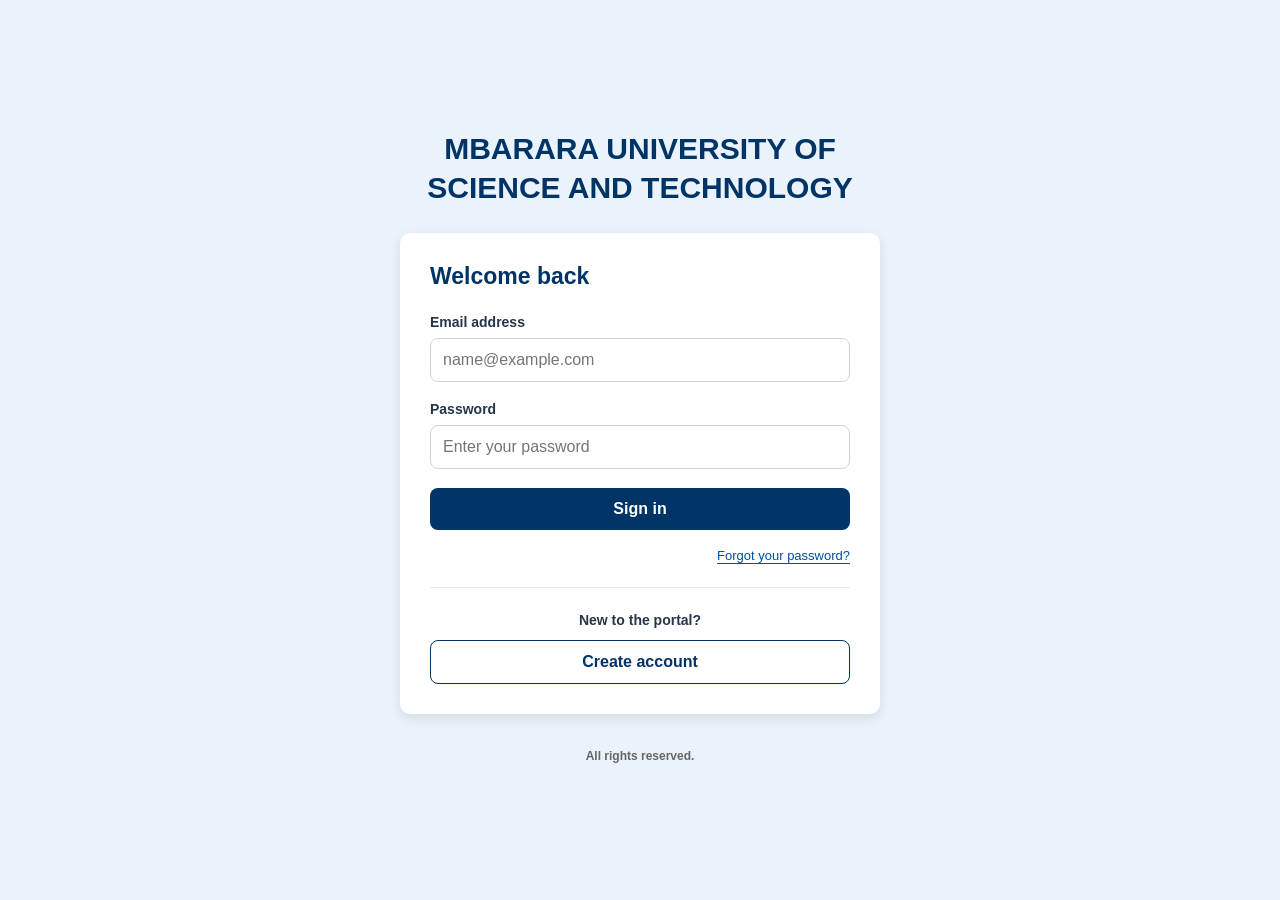
==== webpage.html @ da3cd655 "Add files via upload" ====
﻿<!doctype html>
<html lang="en">
<head>
  <meta charset="UTF-8">
  <meta name="viewport" content="width=device-width, initial-scale=1.0">
  <title>MUST Online Application Portal</title>
  <link rel="stylesheet" href="style.css">
  <script src="script.js" defer></script>
</head>
<body>
  <h1 class="title">MBARARA UNIVERSITY OF<br>SCIENCE AND TECHNOLOGY</h1>
  <main class="login">

    <h2>Welcome back</h2>

    <form id="loginForm">
      <label for="email">Email address</label>
      <input id="email" type="email" placeholder="name@example.com" autocomplete="username" required>
      <label for="password">Password</label>
      <input id="password" type="password" placeholder="Enter your password" autocomplete="current-password" required>
      <button type="submit">Sign in</button>
      <p class="status" role="status"></p>
    </form>
    <p class="forgot"><a href="https://applications.must.ac.ug/" target="_blank" rel="noopener">Forgot your password?</a></p>
    <div class="create-account">
      <p>New to the portal?</p>
      <button type="button" id="openRegister">Create account</button>
    </div>

  </main>

  <p class="footer">All rights reserved.</p>
  <dialog id="registerModal" class="modal-overlay" aria-labelledby="registerTitle">
    <div class="register-window">
      <button type="button" class="close-modal" id="closeRegister" aria-label="Close registration">&times;</button>
      <h2 id="registerTitle">Create account</h2>

      <p>Enter your details to create an account.</p>
      <form id="registerForm">
        <label for="surname">Surname</label>
        <input id="surname" placeholder="Surname" autocomplete="family-name" required>
        <label for="otherNames">Other names</label>
        <input id="otherNames" placeholder="Other names" autocomplete="given-name" required>
        <label for="phone">Phone number</label>
        <input id="phone" type="tel" placeholder="0770000000" autocomplete="tel" pattern="[0-9+ ()\-]{7,18}" required>
        <p class="hint">Use an active phone number to receive notifications.</p>
        <label for="registerEmail">Email address</label>
        <input id="registerEmail" type="email" placeholder="name@example.com" autocomplete="email" required>
        <button type="submit" class="register-submit">Create account</button>
        <p class="status" role="status"></p>
      </form>
    </div>
  </dialog>
</body>
</html>
---- style.css ----
﻿/* Include padding and borders in element widths. */
*, *::before, *::after { box-sizing: border-box; }

/* Center the login screen on a pale blue background. */
body {
  margin: 0;
  padding: 30px 15px;
  min-height: 100vh;
  font-family: Arial, sans-serif;
  background-color: #eaf3fb;
  display: flex;
  flex-direction: column;
  justify-content: center;
  align-items: center;
  color: #25364a;
}
.title {
  max-width: 700px;
  margin: 0 0 26px;
  color: #003366;
  font-size: 30px;
  line-height: 1.3;
  text-align: center;
}
/* The login card fills small screens, up to 480px. */
.login {
  width: 100%;
  max-width: 480px;
  padding: 30px;
  background: white;
  border-radius: 10px;
  box-shadow: 0 4px 12px rgba(0, 0, 0, .1);
}
h2 { margin: 0 0 24px; font-size: 23px; color: #003366; }
form { display: flex; flex-direction: column; text-align: left; }
label { font-weight: bold; font-size: 14px; margin-bottom: 8px; }
input {
  width: 100%;
  padding: 12px;
  margin-bottom: 19px;
  border: 1px solid #ccd4df;
  border-radius: 8px;
  font: inherit;
}
input:focus { outline: 2px solid #00509e; border-color: #00509e; }
button {
  padding: 12px;
  background-color: #003366;
  color: white;
  border: none;
  border-radius: 8px;
  font: bold 16px Arial, sans-serif;
  cursor: pointer;
  transition: background-color .2s, color .2s;
}
button:hover { background-color: #00509e; }
button:focus-visible, a:focus-visible { outline: 2px solid #00509e; outline-offset: 2px; }
a { color: #00509e; text-underline-offset: 3px; }
.forgot { text-align: right; font-size: 13px; margin: 18px 0 24px; }
.create-account { margin-top: 20px; text-align: center; border-top: 1px solid #e5eaf0; padding-top: 10px; }
.create-account p { margin-bottom: 12px; font-size: 14px; font-weight: bold; }
.create-account button { width: 100%; background: white; color: #003366; border: 1px solid #003366; }
.create-account button:hover { background: #003366; color: white; }
.footer { margin: 35px 0 8px; font-size: 12px; font-weight: bold; color: #666; text-align: center; }
/* A native dialog provides keyboard focus handling and Escape to close. */
.modal-overlay {
  padding: 20px;
  border: none;
  background: transparent;
  width: 100%;
  max-width: 490px;
  max-height: 100vh;
  overflow-y: auto;
}
.modal-overlay::backdrop { background: rgba(0, 0, 0, .35); backdrop-filter: blur(6px); }
.register-window {
  position: relative;
  background: white;
  width: 100%;
  padding: 30px;
  border-radius: 12px;
  box-shadow: 0 8px 25px rgba(0, 0, 0, .2);
}
.register-window h2 { padding-right: 25px; }
.register-window > p { font-size: 14px; line-height: 1.6; margin-bottom: 25px; color: #555; }
.close-modal { position: absolute; top: 10px; right: 12px; background: transparent; color: #555; font-size: 28px; padding: 2px 8px; }
.close-modal:hover { background: transparent; color: #003366; }
.register-submit { margin-top: 5px; }
.hint { font-size: 12px; color: #666; margin: -10px 0 20px; line-height: 1.5; }
.status { font-size: 13px; line-height: 1.6; padding: 12px; background: #eaf3fb; border-radius: 6px; }
.status:empty { display: none; }
@media (max-width: 500px) {
  .login { padding: 22px; }
  .title { font-size: 23px; }
  .register-window { padding: 25px 20px; }
}
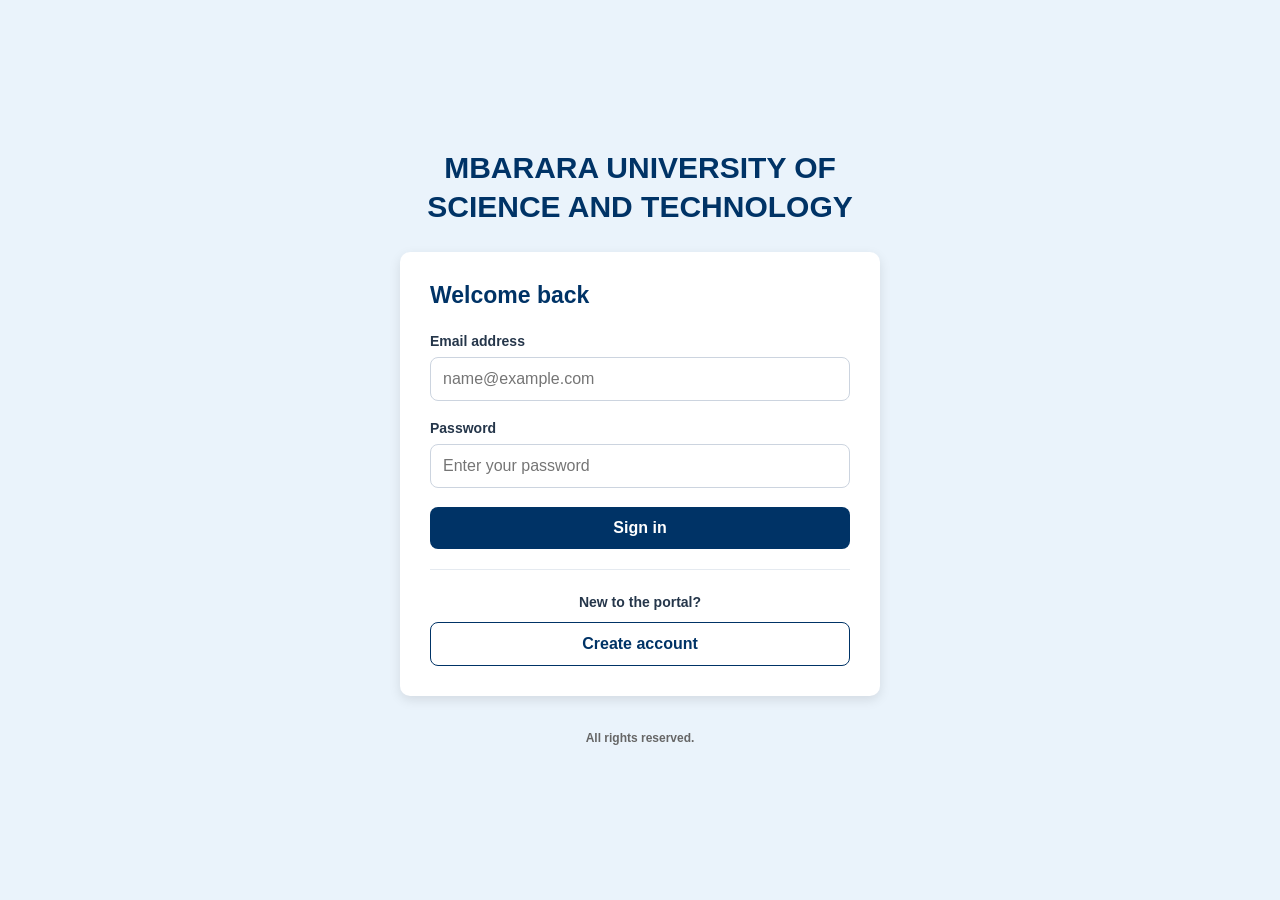
==== commit 46f23bb5: "Update webpage.html" ====
--- a/webpage.html
+++ b/webpage.html
@@ -21,7 +21,6 @@
       <button type="submit">Sign in</button>
       <p class="status" role="status"></p>
     </form>
-    <p class="forgot"><a href="https://applications.must.ac.ug/" target="_blank" rel="noopener">Forgot your password?</a></p>
     <div class="create-account">
       <p>New to the portal?</p>
       <button type="button" id="openRegister">Create account</button>
@@ -41,8 +40,6 @@
         <input id="surname" placeholder="Surname" autocomplete="family-name" required>
         <label for="otherNames">Other names</label>
         <input id="otherNames" placeholder="Other names" autocomplete="given-name" required>
-        <label for="phone">Phone number</label>
-        <input id="phone" type="tel" placeholder="0770000000" autocomplete="tel" pattern="[0-9+ ()\-]{7,18}" required>
         <p class="hint">Use an active phone number to receive notifications.</p>
         <label for="registerEmail">Email address</label>
         <input id="registerEmail" type="email" placeholder="name@example.com" autocomplete="email" required>
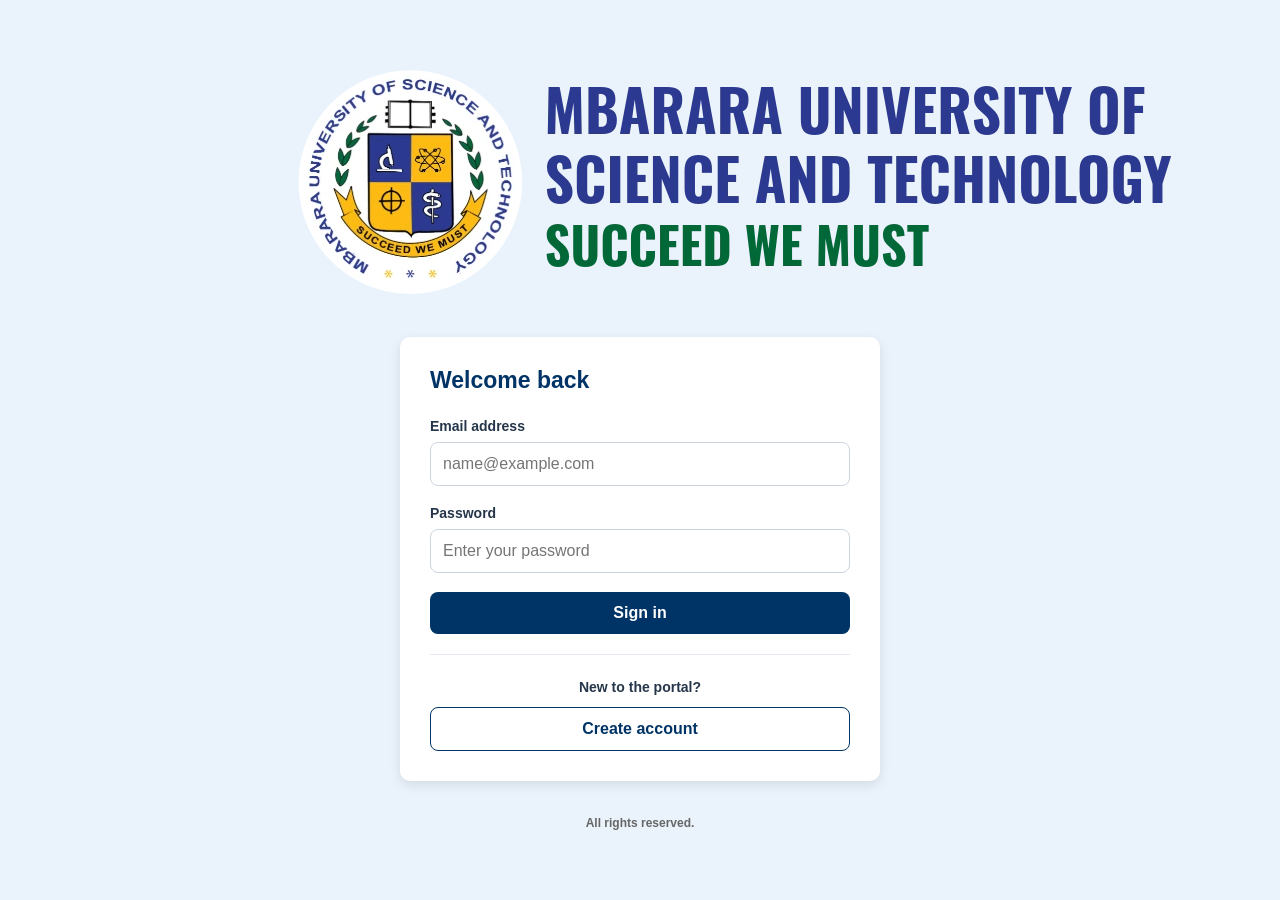
==== commit 063b5961: "Add files via upload" ====
--- a/webpage.html
+++ b/webpage.html
@@ -1,4 +1,4 @@
-﻿<!doctype html>
+<!doctype html>
 <html lang="en">
 <head>
   <meta charset="UTF-8">
@@ -8,7 +8,7 @@
   <script src="script.js" defer></script>
 </head>
 <body>
-  <h1 class="title">MBARARA UNIVERSITY OF<br>SCIENCE AND TECHNOLOGY</h1>
+  <h1 class="title"><img class="university-logo" src="images/must-logo.webp" alt="Mbarara University of Science and Technology" width="900" height="240"></h1>
   <main class="login">
 
     <h2>Welcome back</h2>
@@ -40,6 +40,8 @@
         <input id="surname" placeholder="Surname" autocomplete="family-name" required>
         <label for="otherNames">Other names</label>
         <input id="otherNames" placeholder="Other names" autocomplete="given-name" required>
+        <label for="phone">Phone number</label>
+        <input id="phone" type="tel" placeholder="0770000000" autocomplete="tel" pattern="[0-9+ ()\-]{7,18}" required>
         <p class="hint">Use an active phone number to receive notifications.</p>
         <label for="registerEmail">Email address</label>
         <input id="registerEmail" type="email" placeholder="name@example.com" autocomplete="email" required>
@@ -51,3 +53,4 @@
 </body>
 </html>
 
+
